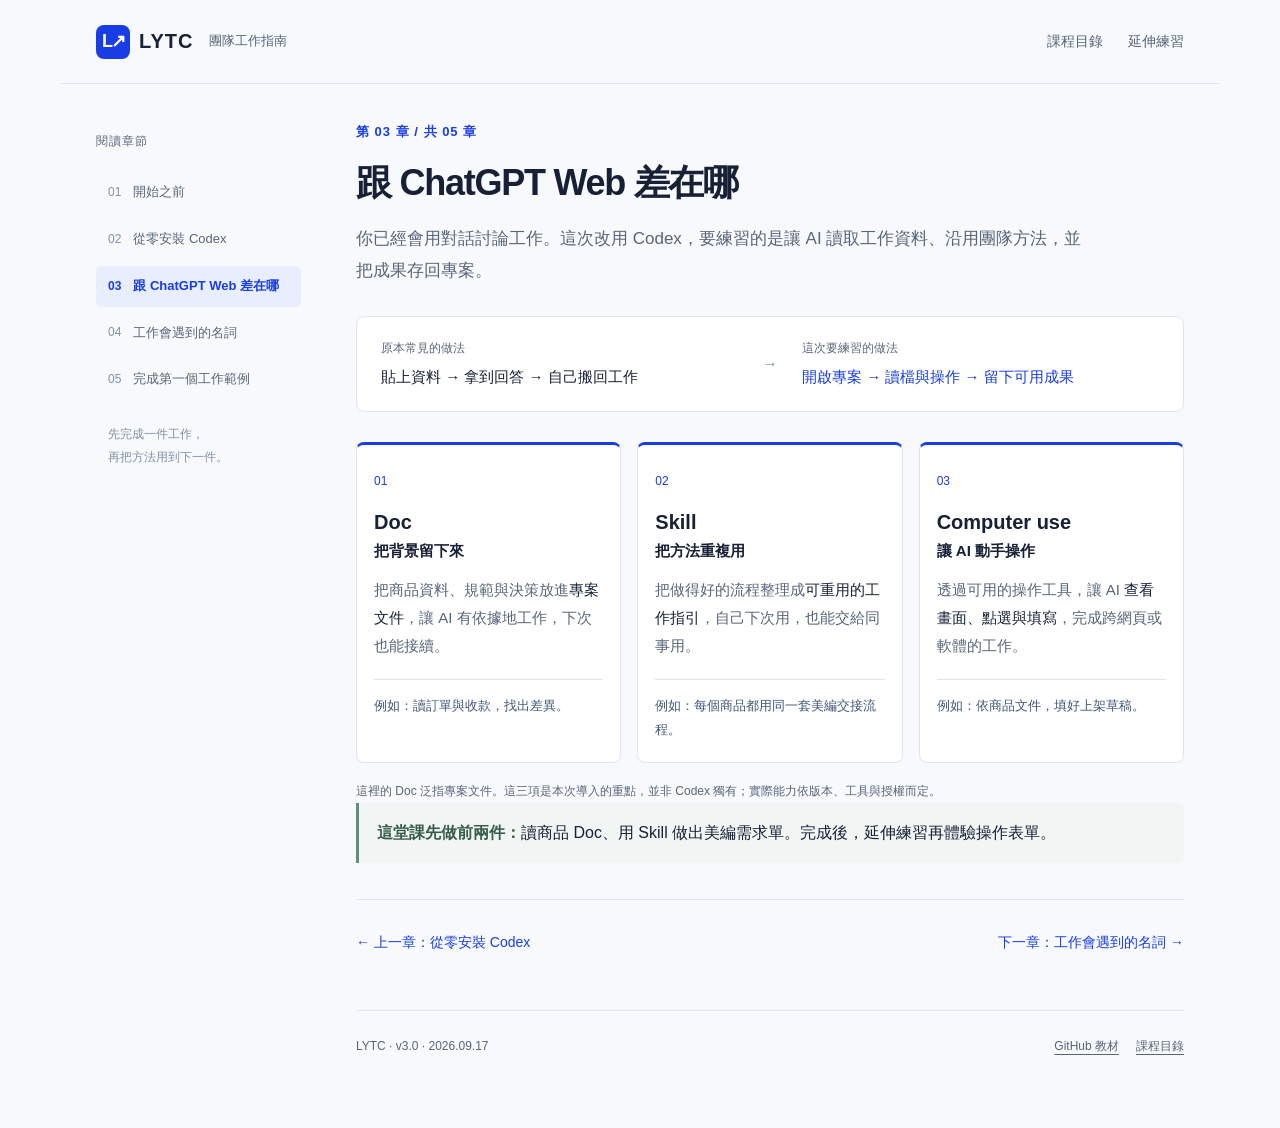
==== docs/differences.html @ b540ccfa "Organize onboarding into five chapters with installation and guided example" ====
<!doctype html>
<html lang="zh-Hant"><head><meta charset="utf-8"><meta name="viewport" content="width=device-width,initial-scale=1"><meta name="theme-color" content="#183de4"><title>跟 ChatGPT Web 差在哪｜LYTC Codex 團隊指南</title><meta name="description" content="從安裝 Codex 到第一份美編需求單，五個章節帶你開始用 AI 工作。附練習資料與共用 Skill。"><link rel="icon" href="favicon.svg" type="image/svg+xml"><link rel="stylesheet" href="styles.css"><script src="app.js" defer></script></head>
<body><a class="skip" href="#main">跳到主要內容</a><header class="site-header"><a class="brand" href="index.html"><span class="logo">L↗</span> LYTC <span class="brand-note">團隊工作指南</span></a><nav aria-label="網站導覽"><a href="index.html">課程目錄</a><a href="extras.html">延伸練習</a></nav></header>
<div class="course"><aside class="course-sidebar"><details class="chapter-menu" open><summary>閱讀章節 <span aria-hidden="true">⌄</span></summary><nav aria-label="課程章節"><a href="start.html"><span>01</span><span>開始之前</span></a><a href="install.html"><span>02</span><span>從零安裝 Codex</span></a><a href="differences.html" aria-current="page"><span>03</span><span>跟 ChatGPT Web 差在哪</span></a><a href="terms.html"><span>04</span><span>工作會遇到的名詞</span></a><a href="example.html"><span>05</span><span>完成第一個工作範例</span></a></nav></details><p>先完成一件工作，<br>再把方法用到下一件。</p></aside>
<main id="main" class="chapter-main"><div class="chapter-heading"><p class="eyebrow">第 03 章 / 共 05 章</p><h1>跟 ChatGPT Web 差在哪</h1></div><p class="lead">你已經會用對話討論工作。這次改用 Codex，要練習的是讓 AI 讀取工作資料、沿用團隊方法，並把成果存回專案。</p><div class="shift"><p><small>原本常見的做法</small>貼上資料 → 拿到回答 → 自己搬回工作</p><span aria-hidden="true">→</span><p><small>這次要練習的做法</small>開啟專案 → 讀檔與操作 → 留下可用成果</p></div>
<div class="pillars">
<article><span class="pillar-no">01</span><h2>Doc <span>把背景留下來</span></h2><p>把商品資料、規範與決策放進<strong>專案文件</strong>，讓 AI 有依據地工作，下次也能接續。</p><p class="example">例如：讀訂單與收款，找出差異。</p></article>
<article><span class="pillar-no">02</span><h2>Skill <span>把方法重複用</span></h2><p>把做得好的流程整理成<strong>可重用的工作指引</strong>，自己下次用，也能交給同事用。</p><p class="example">例如：每個商品都用同一套美編交接流程。</p></article>
<article><span class="pillar-no">03</span><h2>Computer use <span>讓 AI 動手操作</span></h2><p>透過可用的操作工具，讓 AI <strong>查看畫面、點選與填寫</strong>，完成跨網頁或軟體的工作。</p><p class="example">例如：依商品文件，填好上架草稿。</p></article>
</div>
<p class="fine">這裡的 Doc 泛指專案文件。這三項是本次導入的重點，並非 Codex 獨有；實際能力依版本、工具與授權而定。</p>
<p class="success"><strong>這堂課先做前兩件：</strong>讀商品 Doc、用 Skill 做出美編需求單。完成後，延伸練習再體驗操作表單。</p><nav class="chapter-pager" aria-label="章節翻頁"><a href="install.html">← 上一章：從零安裝 Codex</a><a href="terms.html">下一章：工作會遇到的名詞 →</a></nav>
<footer><span>LYTC · v3.0 · 2026.09.17</span><div><a href="https://github.com/LYTC-develop/codex-team-guide">GitHub 教材</a><a href="index.html">課程目錄</a></div></footer></main></div><div class="toast" role="status" aria-live="polite"></div></body></html>
---- docs/styles.css ----
@charset "UTF-8";
:root{--blue:#183de4;--ink:#172035;--muted:#596579;--line:#dfe5ee;--paper:#f7f9fc;--pale:#edf2ff;--font:-apple-system,BlinkMacSystemFont,"Segoe UI","PingFang TC","Microsoft JhengHei",sans-serif}*{box-sizing:border-box}html{scroll-behavior:smooth;scroll-padding-top:100px}body{margin:0;font:16px/1.85 var(--font);color:var(--ink);background:var(--paper);-webkit-font-smoothing:antialiased}a{color:var(--blue);text-underline-offset:4px}button,input,select,textarea{font:inherit}h1,h2,h3,p{margin:0}h1,h2,h3{line-height:1.5}p{overflow-wrap:anywhere}button,summary{cursor:pointer}a:focus-visible,button:focus-visible,summary:focus-visible,input:focus-visible,select:focus-visible,textarea:focus-visible{outline:3px solid var(--blue);outline-offset:4px}::selection{background:#dce4ff}code{font-size:.88em;background:#eaf0f8;border-radius:4px;padding:2px 5px;overflow-wrap:anywhere}.skip{position:fixed;top:-100px;left:15px;z-index:100;background:white;padding:10px}.skip:focus{top:10px}.site-header{max-width:1160px;margin:auto;padding:23px 36px;display:flex;align-items:center;justify-content:space-between;gap:20px;border-bottom:1px solid var(--line)}.brand{display:flex;align-items:center;gap:9px;text-decoration:none;color:var(--ink);font-size:20px;font-weight:750;letter-spacing:1px}.logo{display:inline-flex;background:var(--blue);color:white;width:34px;height:34px;align-items:center;justify-content:center;border-radius:8px;font-size:18px;letter-spacing:-2px}.brand-note{font-size:13px;font-weight:400;letter-spacing:0;color:var(--muted);margin-left:7px}nav{display:flex;gap:25px}nav a{text-decoration:none;color:var(--muted);font-size:14px}nav a:hover{color:var(--blue)}main{max-width:1088px;margin:auto;padding:0 36px}.intro{padding:57px 0 48px}.eyebrow{font-size:13px;color:var(--blue);font-weight:600;letter-spacing:1px;margin-bottom:13px}h1{font-size:clamp(2rem,4vw,3.2rem);line-height:1.45;font-weight:750;letter-spacing:-.045em}h1>span{color:var(--blue)}.lead{font-size:17px;color:var(--muted);margin-top:20px;max-width:740px}.shift{display:flex;align-items:center;gap:24px;margin:30px 0;padding:20px 24px;background:white;border:1px solid var(--line);border-radius:8px}.shift>p{flex:1;font-size:15px}.shift>span{color:#8194bf}.shift small{display:block;color:var(--muted);font-size:12px;margin-bottom:4px}.shift>p:last-child{color:var(--blue);font-weight:550}.pillars{display:grid;grid-template-columns:repeat(3,minmax(0,1fr));gap:16px}.pillars article{padding:25px 24px;background:#fff;border:1px solid var(--line);border-top:3px solid var(--blue);border-radius:8px}.pillar-no{color:var(--blue);font-size:12px;font-variant-numeric:tabular-nums}.pillars h2{font-size:22px;margin:12px 0 14px;line-height:1.5}.pillars h2>span{display:block;font-size:16px;font-weight:600;margin-top:3px}.pillars p{font-size:16px;color:var(--muted);line-height:1.85}.pillars strong{font-weight:550;color:var(--ink)}.pillars .example{margin-top:20px;border-top:1px solid var(--line);padding-top:14px;font-size:14px;color:#425777}.fine{font-size:12px;color:var(--muted);margin-top:18px;line-height:1.8}.button{display:inline-flex;align-items:center;justify-content:center;gap:20px;padding:11px 20px;border:1px solid #bbc9ef;border-radius:6px;text-decoration:none;color:var(--blue);background:white;font-size:14px;font-weight:600;cursor:pointer;min-height:44px;white-space:nowrap}.button:hover{background:var(--pale)}.button.primary{background:var(--blue);border-color:var(--blue);color:white;margin-top:24px}.button.primary:hover{background:#112cad}.button.small{padding:8px 16px}.section{padding:48px 0;border-top:1px solid var(--line)}.section-title{display:flex;justify-content:space-between;align-items:flex-end;gap:20px;margin-bottom:25px}.section-title h2{font-size:28px;letter-spacing:-.025em}.section-side{font-size:13px;color:var(--muted)}.starter{padding:24px;background:var(--pale);border-radius:8px;display:flex;gap:26px;align-items:center;margin-bottom:24px}.starter>div{flex:1}.starter strong{font-size:17px}.starter p{font-size:14px;color:#485c83;margin-top:6px}.exercise{border:1px solid var(--line);background:white;border-radius:9px;margin-top:14px;overflow:hidden;scroll-margin-top:20px}summary{list-style:none}summary::-webkit-details-marker{display:none}.exercise>summary{display:flex;align-items:center;gap:20px;padding:24px}.exercise-icon{display:flex;width:43px;height:43px;align-items:center;justify-content:center;background:var(--pale);border:1px solid #dce4fc;border-radius:9px;color:var(--blue);font-size:14px;flex-shrink:0}.exercise>summary>span:nth-child(2){flex:1;min-width:0}.tag{font-size:12px;color:var(--blue);display:block;margin-bottom:3px}.exercise summary strong{display:block;font-size:19px;line-height:1.5;font-weight:600}.summary-note{display:block;font-size:14px;color:var(--muted);margin-top:6px}.expand{font-size:25px;color:var(--muted);font-weight:300}details[open]>.expand{transform:rotate(45deg)}.exercise[open]>summary .expand{transform:rotate(45deg)}.exercise[open]>summary{border-bottom:1px solid var(--line)}.exercise-body{padding:25px 28px}.task-overview{display:grid;grid-template-columns:1fr 1fr;gap:20px;margin-bottom:22px}.task-overview p{font-size:16px}.task-overview small{display:block;font-size:12px;color:var(--muted);margin-bottom:4px}.prompt{border:1px solid #cbd7f8;border-radius:7px;overflow:hidden;margin:20px 0}.prompt>div{display:flex;align-items:center;justify-content:space-between;gap:10px;background:#f2f5ff;padding:11px 17px;font-size:13px}.prompt>div strong{font-weight:500;color:#485c83}.prompt button{display:none;border:1px solid #bfcdf3;border-radius:5px;padding:5px 12px;background:white;color:var(--blue);font-size:13px;min-height:36px}.js .prompt button{display:block}.prompt button:hover{background:var(--blue);color:white}.prompt>p{padding:18px;font-size:16px;line-height:1.95;color:#34445e}.success{padding:15px 18px;background:#f1f6f4;border-left:3px solid #618f7b;font-size:16px;border-radius:0 5px 5px 0}.success strong{color:#365d4c}.next-task,.setup-note{margin:17px 0;font-size:16px}.setup-note{color:var(--muted)}.answer{margin-top:17px}.answer>summary{font-size:14px;color:var(--blue);text-decoration:underline;text-underline-offset:4px}.answer>p{font-size:15px;background:var(--paper);padding:17px;margin-top:12px;border-radius:6px}.use-at-work{font-size:16px;color:var(--muted);margin-top:21px}.term-link{display:inline-block;margin-top:12px;font-size:14px}.glossary>details{border-top:1px solid var(--line);scroll-margin-top:24px}.glossary>details>summary{display:flex;align-items:center;gap:22px;padding:20px 0}.glossary summary strong{min-width:195px;font-size:17px;font-weight:600}.glossary summary span{font-size:14px;color:var(--muted);flex:1}.glossary summary b{font-weight:400;font-size:20px;color:var(--muted)}.glossary details[open]>summary b{transform:rotate(45deg)}.glossary details>div{padding:0 0 22px;max-width:760px;font-size:16px;color:var(--muted)}.glossary details p+p{margin-top:10px}.finish{border-top:1px solid var(--line);padding:30px 0 0;margin-top:10px}.finish>strong{font-size:20px}.finish p{color:var(--muted);margin:7px 0 12px}.finish a{font-size:14px}footer{display:flex;justify-content:space-between;gap:20px;border-top:1px solid var(--line);padding:24px 0 35px;font-size:12px;color:var(--muted)}footer>div{display:flex;gap:17px;flex-wrap:wrap}footer a{color:var(--muted)}.toast{position:fixed;left:50%;bottom:25px;transform:translateX(-50%);background:var(--ink);color:white;border-radius:7px;max-width:calc(100vw - 30px);padding:10px 20px;font-size:14px;opacity:0;pointer-events:none;z-index:50;text-align:center}.toast.visible{opacity:1}
/* The practice page uses the same reading scale and colors. */
.lab{max-width:1040px}.lab-intro{padding:40px 0 25px}.lab-intro h1{font-size:32px}.lab-intro p{font-size:16px;color:var(--muted);margin-top:12px}.lab-grid{display:grid;grid-template-columns:1fr 1fr;gap:25px;padding-bottom:40px}.lab-panel{background:white;padding:26px;border:1px solid var(--line);border-radius:9px}.lab-panel h2{font-size:21px;margin-bottom:18px}.lab-panel label{display:block;font-size:14px;font-weight:600;margin-top:16px}.lab-panel input,.lab-panel select,.lab-panel textarea{display:block;width:100%;padding:10px 12px;border:1px solid #bcc7d8;border-radius:5px;background:white;color:var(--ink);font-size:16px;line-height:1.5;margin-top:6px}.lab-panel textarea{resize:vertical;min-height:110px}.lab-panel .button.primary{margin-top:23px}.preview-empty{color:var(--muted);font-size:16px;padding:15px 0}.preview-row{border-bottom:1px solid var(--line);padding:13px 0}.preview-row small{display:block;font-size:12px;color:var(--muted)}.preview-row p{font-size:16px;white-space:pre-wrap}.lab-notice{font-size:13px;color:var(--muted);margin-top:18px}.lab-status{font-size:14px;color:#365d4c;margin:14px 0;min-height:26px}[hidden]{display:none!important}
@media(max-width:900px){.brand-note{display:none}.section-side{display:none}.pillars{gap:12px}.pillars article{padding:20px 18px}.pillars h2{font-size:20px}.shift{gap:15px;padding:17px}.shift>p{font-size:14px}.starter{gap:20px}.glossary summary strong{min-width:170px}}
@media(max-width:680px){html{scroll-padding-top:24px}.site-header{padding:18px 20px;gap:10px}.brand{font-size:18px;gap:7px}.logo{width:30px;height:30px;font-size:17px}nav{gap:13px}nav a{font-size:12px}main{padding:0 20px}.intro{padding:33px 0}.eyebrow{font-size:12px}h1{font-size:32px}.lead{font-size:16px;margin-top:17px}.shift{flex-direction:column;align-items:flex-start;gap:12px;margin:23px 0;padding:17px 19px}.shift>span{display:none}.shift>p+span+p{padding-top:10px;border-top:1px solid var(--line);width:100%}.pillars{grid-template-columns:1fr;gap:12px}.pillars article{padding:20px 21px;display:grid;grid-template-columns:26px 1fr;gap:0 10px}.pillar-no{padding-top:5px}.pillars h2{margin:0 0 11px;font-size:21px}.pillars h2>span{display:inline;font-size:15px;margin-left:11px}.pillars p{grid-column:2;font-size:16px}.pillars .example{grid-column:2;font-size:14px;margin-top:12px;padding-top:11px}.fine{font-size:12px}.section{padding:34px 0}.section-title h2{font-size:25px}.section-title{margin-bottom:20px}.starter{padding:20px;display:block}.starter strong{font-size:16px}.starter .button{margin-top:17px}.exercise>summary{padding:19px 17px;gap:13px}.exercise-icon{width:32px;height:32px;font-size:12px;border-radius:6px}.exercise summary strong{font-size:17px}.summary-note{font-size:13px}.exercise-body{padding:20px 18px}.task-overview{grid-template-columns:1fr;gap:12px}.task-overview p{font-size:15px}.prompt>div{padding:10px 12px;font-size:12px}.prompt>p{padding:16px;font-size:16px}.prompt button{font-size:12px;padding:5px 10px}.success{font-size:15px;padding:14px}.next-task,.use-at-work,.setup-note{font-size:15px}.term-link{font-size:13px}.glossary>details>summary{display:grid;grid-template-columns:1fr 20px;gap:4px 10px;padding:18px 0}.glossary summary strong{min-width:0;font-size:17px}.glossary summary span{grid-column:1;font-size:13px}.glossary summary b{grid-column:2;grid-row:1/3}.glossary details>div{font-size:16px}.finish>strong{font-size:18px}.finish p{font-size:15px}footer{display:block}footer>div{margin-top:12px;gap:14px}.lab-grid{grid-template-columns:1fr}.lab-intro h1{font-size:27px}.lab-panel{padding:22px}}
@media(prefers-reduced-motion:reduce){html{scroll-behavior:auto}}
@media print{body{background:white}.site-header nav,.button,.prompt button,.toast{display:none!important}main{max-width:none;padding:0}.intro,.section{padding:20px 0}h1{font-size:27pt}.pillars{display:block}.pillars article{margin-bottom:10px;break-inside:avoid}.exercise{break-inside:avoid}.exercise-body{display:block!important}footer{font-size:10pt}.lab-grid{display:block}}
/* Five short chapters share a persistent reading navigation. */
.course{max-width:1160px;margin:auto;padding:36px;display:grid;grid-template-columns:205px minmax(0,1fr);gap:55px;align-items:start}.course-sidebar{position:sticky;top:28px;padding-top:10px}.chapter-menu>summary{font-size:12px;color:var(--muted);letter-spacing:1px;margin-bottom:20px}.chapter-menu>summary span{display:none}.chapter-menu nav{display:flex;flex-direction:column;gap:6px}.chapter-menu nav a{display:flex;gap:12px;align-items:center;padding:10px 12px;border-radius:6px;line-height:1.6;font-size:13px;color:var(--muted)}.chapter-menu nav a>span:first-child{font-size:12px;color:#8290aa;font-variant-numeric:tabular-nums}.chapter-menu nav a[aria-current=page]{background:#e9eeff;color:var(--blue);font-weight:650}.chapter-menu nav a[aria-current=page]>span:first-child{color:var(--blue)}.chapter-menu nav a:hover{background:#edf1f8}.course-sidebar>p{padding:23px 12px;font-size:12px;line-height:1.9;color:#8090a7}.chapter-main{width:100%;min-width:0;padding:0;margin:0;max-width:none}.chapter-heading{padding:0}.chapter-heading h1{font-size:36px;letter-spacing:-.035em}.chapter-main>.lead{margin-top:14px}.chapter-main .pillars h2{font-size:20px}.chapter-main .pillars article{padding:20px 17px}.chapter-main .pillars p{font-size:15px}.chapter-main .pillars .example{font-size:13px}.chapter-main .pillars h2>span{font-size:15px}.chapter-cards{display:grid;gap:12px;margin:34px 0 20px}.chapter-card{display:flex;align-items:center;gap:23px;padding:20px 24px;border:1px solid var(--line);border-radius:9px;background:white;text-decoration:none;transition:background .15s}.chapter-card:hover{background:var(--pale);border-color:#b4c4f5}.chapter-number{font-size:24px;font-weight:300;color:#92a3d4;font-variant-numeric:tabular-nums}.chapter-card>span:nth-child(2){flex:1}.chapter-card strong{display:block;color:var(--ink);font-size:18px;font-weight:600}.chapter-card small{display:block;color:var(--muted);font-size:14px;margin-top:4px}.chapter-card>span:last-child{font-size:21px}.quiet-link{color:var(--muted);font-size:14px;margin:22px 0 30px}.lesson-block{margin:30px 0}.lesson-block h2{font-size:22px;margin-bottom:14px}.lesson-block>p{color:var(--muted)}.outcome{display:flex;align-items:center;justify-content:space-between;gap:12px;background:var(--pale);padding:22px 20px;border-radius:8px;margin-bottom:17px;font-size:15px}.outcome b{font-weight:400;color:#8499cc}.outcome strong{color:var(--blue);font-weight:600}.clean-list{list-style:none;margin:0;padding:0}.clean-list li{padding:17px 0;border-bottom:1px solid var(--line)}.clean-list strong,.clean-list span{display:block}.clean-list strong{font-size:16px;font-weight:600}.clean-list span{color:var(--muted);font-size:15px;margin-top:3px}.steps{list-style:none;counter-reset:step;margin:30px 0;padding:0}.steps>li{counter-increment:step;position:relative;padding:0 0 30px 48px;margin-bottom:26px;border-bottom:1px solid var(--line)}.steps>li:before{content:counter(step,decimal-leading-zero);position:absolute;left:0;top:1px;color:var(--blue);background:var(--pale);border-radius:8px;width:32px;height:32px;text-align:center;line-height:32px;font-size:13px}.steps h2{font-size:22px;margin-bottom:12px}.steps>li>p{color:var(--muted);font-size:16px}.steps>li>.button{margin:14px 0}.steps>li>.fine{font-size:12px;margin-top:12px}.steps>li>.success{color:var(--ink);font-size:15px}.help-box{padding:15px 18px;background:white;border:1px solid var(--line);border-radius:8px;margin-top:20px}.help-box summary{color:var(--blue);font-size:14px}.help-box summary:after{content:' ＋';float:right}.help-box[open] summary:after{content:' −'}.help-box p{font-size:15px;color:var(--muted);margin-top:12px}.chapter-pager{display:flex;justify-content:space-between;align-items:center;gap:20px;border-top:1px solid var(--line);margin-top:36px;padding:25px 0}.chapter-pager a{font-size:14px;color:var(--blue);padding:5px 0}.chapter-main footer{margin-top:24px}.chapter-main .glossary summary strong{min-width:155px;font-size:16px}.home .course{display:block;max-width:880px}.home .course-sidebar{display:none}.home .chapter-heading h1{max-width:660px;font-size:42px}.home .chapter-main footer{margin-top:38px}
@media(max-width:960px){.course{grid-template-columns:175px minmax(0,1fr);gap:30px;padding:30px 24px}.chapter-heading h1{font-size:32px}.chapter-main .pillars{grid-template-columns:1fr}.chapter-main .pillars article{padding:20px}.chapter-main .pillars h2>span{display:inline;margin-left:14px}.chapter-main .pillars .example{margin-top:12px;padding-top:10px}.chapter-main .glossary>details>summary{display:grid;grid-template-columns:1fr 20px;gap:4px 10px}.chapter-main .glossary summary strong{min-width:0}.chapter-main .glossary summary span{grid-column:1}.chapter-main .glossary summary b{grid-column:2;grid-row:1/3}}
@media(max-width:680px){.course{display:block;padding:18px 20px}.course-sidebar{position:static;padding:0;margin-bottom:27px}.course-sidebar>p{display:none}.chapter-menu{border-bottom:1px solid var(--line);padding-bottom:13px}.chapter-menu>summary{margin:0;font-size:13px}.chapter-menu>summary span{display:inline;float:right}.chapter-menu nav{padding-top:10px}.chapter-menu nav a{font-size:14px;min-height:44px}.chapter-heading h1,.home .chapter-heading h1{font-size:29px;line-height:1.5}.home .course{padding-top:30px}.chapter-card{padding:18px 16px;gap:16px}.chapter-card strong{font-size:16px}.chapter-card small{font-size:13px}.chapter-number{font-size:21px}.chapter-cards{margin-top:28px}.outcome{flex-direction:column;align-items:flex-start;gap:7px;font-size:15px}.outcome b{transform:rotate(90deg);margin-left:5px}.lesson-block h2,.steps h2{font-size:20px}.steps>li{padding-left:0;padding-top:43px}.steps>li:before{top:0}.chapter-pager{flex-direction:column;align-items:stretch;gap:12px;padding:20px 0}.chapter-pager a{font-size:14px}.chapter-pager a:last-child{text-align:right}.chapter-main .pillars h2>span{margin-left:8px}.chapter-main .task-overview{gap:15px}.chapter-main .glossary summary span{font-size:13px}.chapter-main .prompt>p{font-size:15px}}
@media print{.course{display:block;padding:0}.course-sidebar,.chapter-pager{display:none}.chapter-heading h1{font-size:26pt}.steps>li{break-inside:avoid}}
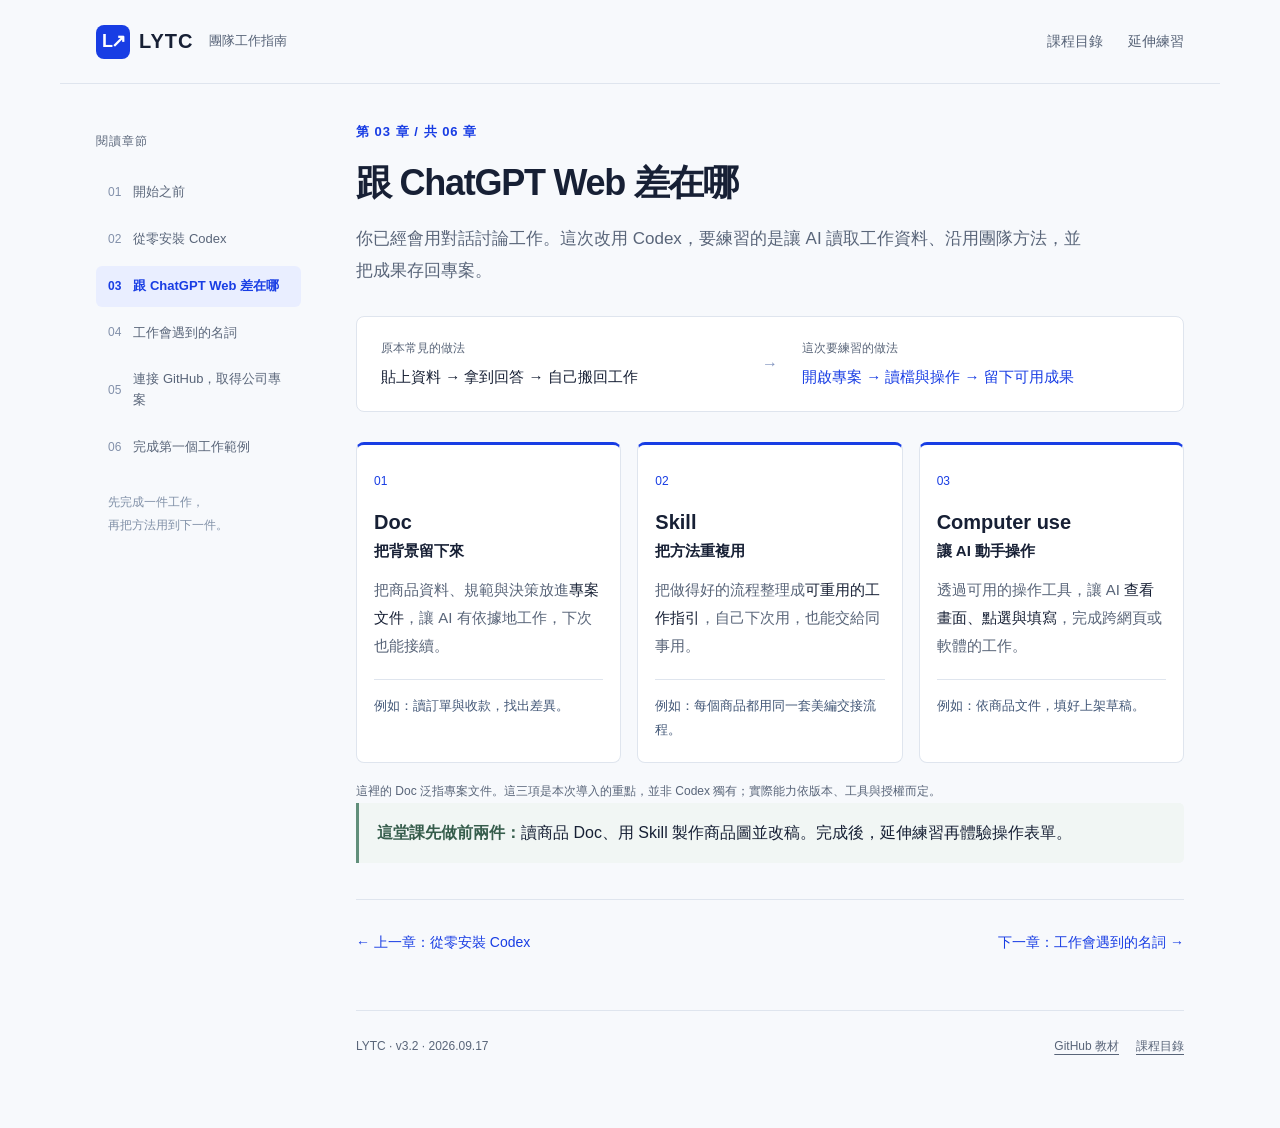
==== commit e6246d5a: "Add guided setup, GitHub onboarding and company design project walkthrough" ====
--- a/docs/differences.html
+++ b/docs/differences.html
@@ -1,13 +1,13 @@
 <!doctype html>
-<html lang="zh-Hant"><head><meta charset="utf-8"><meta name="viewport" content="width=device-width,initial-scale=1"><meta name="theme-color" content="#183de4"><title>跟 ChatGPT Web 差在哪｜LYTC Codex 團隊指南</title><meta name="description" content="從安裝 Codex 到第一份美編需求單，五個章節帶你開始用 AI 工作。附練習資料與共用 Skill。"><link rel="icon" href="favicon.svg" type="image/svg+xml"><link rel="stylesheet" href="styles.css"><script src="app.js" defer></script></head>
+<html lang="zh-Hant"><head><meta charset="utf-8"><meta name="viewport" content="width=device-width,initial-scale=1"><meta name="theme-color" content="#183de4"><title>跟 ChatGPT Web 差在哪｜LYTC Codex 團隊指南</title><meta name="description" content="從安裝 Codex、連接 GitHub 到第一張商品圖，六個章節帶你開始用 AI 工作。附練習資料與共用 Skill。"><link rel="icon" href="favicon.svg" type="image/svg+xml"><link rel="stylesheet" href="styles.css?v=3.2"><script src="app.js?v=3.2" defer></script></head>
 <body><a class="skip" href="#main">跳到主要內容</a><header class="site-header"><a class="brand" href="index.html"><span class="logo">L↗</span> LYTC <span class="brand-note">團隊工作指南</span></a><nav aria-label="網站導覽"><a href="index.html">課程目錄</a><a href="extras.html">延伸練習</a></nav></header>
-<div class="course"><aside class="course-sidebar"><details class="chapter-menu" open><summary>閱讀章節 <span aria-hidden="true">⌄</span></summary><nav aria-label="課程章節"><a href="start.html"><span>01</span><span>開始之前</span></a><a href="install.html"><span>02</span><span>從零安裝 Codex</span></a><a href="differences.html" aria-current="page"><span>03</span><span>跟 ChatGPT Web 差在哪</span></a><a href="terms.html"><span>04</span><span>工作會遇到的名詞</span></a><a href="example.html"><span>05</span><span>完成第一個工作範例</span></a></nav></details><p>先完成一件工作，<br>再把方法用到下一件。</p></aside>
-<main id="main" class="chapter-main"><div class="chapter-heading"><p class="eyebrow">第 03 章 / 共 05 章</p><h1>跟 ChatGPT Web 差在哪</h1></div><p class="lead">你已經會用對話討論工作。這次改用 Codex，要練習的是讓 AI 讀取工作資料、沿用團隊方法，並把成果存回專案。</p><div class="shift"><p><small>原本常見的做法</small>貼上資料 → 拿到回答 → 自己搬回工作</p><span aria-hidden="true">→</span><p><small>這次要練習的做法</small>開啟專案 → 讀檔與操作 → 留下可用成果</p></div>
+<div class="course"><aside class="course-sidebar"><details class="chapter-menu" open><summary>閱讀章節 <span aria-hidden="true">⌄</span></summary><nav aria-label="課程章節"><a href="start.html"><span>01</span><span>開始之前</span></a><a href="install.html"><span>02</span><span>從零安裝 Codex</span></a><a href="differences.html" aria-current="page"><span>03</span><span>跟 ChatGPT Web 差在哪</span></a><a href="terms.html"><span>04</span><span>工作會遇到的名詞</span></a><a href="github.html"><span>05</span><span>連接 GitHub，取得公司專案</span></a><a href="example.html"><span>06</span><span>完成第一個工作範例</span></a></nav></details><p>先完成一件工作，<br>再把方法用到下一件。</p></aside>
+<main id="main" class="chapter-main"><div class="chapter-heading"><p class="eyebrow">第 03 章 / 共 06 章</p><h1>跟 ChatGPT Web 差在哪</h1></div><p class="lead">你已經會用對話討論工作。這次改用 Codex，要練習的是讓 AI 讀取工作資料、沿用團隊方法，並把成果存回專案。</p><div class="shift"><p><small>原本常見的做法</small>貼上資料 → 拿到回答 → 自己搬回工作</p><span aria-hidden="true">→</span><p><small>這次要練習的做法</small>開啟專案 → 讀檔與操作 → 留下可用成果</p></div>
 <div class="pillars">
 <article><span class="pillar-no">01</span><h2>Doc <span>把背景留下來</span></h2><p>把商品資料、規範與決策放進<strong>專案文件</strong>，讓 AI 有依據地工作，下次也能接續。</p><p class="example">例如：讀訂單與收款，找出差異。</p></article>
 <article><span class="pillar-no">02</span><h2>Skill <span>把方法重複用</span></h2><p>把做得好的流程整理成<strong>可重用的工作指引</strong>，自己下次用，也能交給同事用。</p><p class="example">例如：每個商品都用同一套美編交接流程。</p></article>
 <article><span class="pillar-no">03</span><h2>Computer use <span>讓 AI 動手操作</span></h2><p>透過可用的操作工具，讓 AI <strong>查看畫面、點選與填寫</strong>，完成跨網頁或軟體的工作。</p><p class="example">例如：依商品文件，填好上架草稿。</p></article>
 </div>
 <p class="fine">這裡的 Doc 泛指專案文件。這三項是本次導入的重點，並非 Codex 獨有；實際能力依版本、工具與授權而定。</p>
-<p class="success"><strong>這堂課先做前兩件：</strong>讀商品 Doc、用 Skill 做出美編需求單。完成後，延伸練習再體驗操作表單。</p><nav class="chapter-pager" aria-label="章節翻頁"><a href="install.html">← 上一章：從零安裝 Codex</a><a href="terms.html">下一章：工作會遇到的名詞 →</a></nav>
-<footer><span>LYTC · v3.0 · 2026.09.17</span><div><a href="https://github.com/LYTC-develop/codex-team-guide">GitHub 教材</a><a href="index.html">課程目錄</a></div></footer></main></div><div class="toast" role="status" aria-live="polite"></div></body></html>+<p class="success"><strong>這堂課先做前兩件：</strong>讀商品 Doc、用 Skill 製作商品圖並改稿。完成後，延伸練習再體驗操作表單。</p><nav class="chapter-pager" aria-label="章節翻頁"><a href="install.html">← 上一章：從零安裝 Codex</a><a href="terms.html">下一章：工作會遇到的名詞 →</a></nav>
+<footer><span>LYTC · v3.2 · 2026.09.17</span><div><a href="https://github.com/LYTC-develop/codex-team-guide">GitHub 教材</a><a href="index.html">課程目錄</a></div></footer></main></div><div class="toast" role="status" aria-live="polite"></div></body></html>
--- a/docs/styles.css
+++ b/docs/styles.css
@@ -11,3 +11,5 @@
 @media(max-width:960px){.course{grid-template-columns:175px minmax(0,1fr);gap:30px;padding:30px 24px}.chapter-heading h1{font-size:32px}.chapter-main .pillars{grid-template-columns:1fr}.chapter-main .pillars article{padding:20px}.chapter-main .pillars h2>span{display:inline;margin-left:14px}.chapter-main .pillars .example{margin-top:12px;padding-top:10px}.chapter-main .glossary>details>summary{display:grid;grid-template-columns:1fr 20px;gap:4px 10px}.chapter-main .glossary summary strong{min-width:0}.chapter-main .glossary summary span{grid-column:1}.chapter-main .glossary summary b{grid-column:2;grid-row:1/3}}
 @media(max-width:680px){.course{display:block;padding:18px 20px}.course-sidebar{position:static;padding:0;margin-bottom:27px}.course-sidebar>p{display:none}.chapter-menu{border-bottom:1px solid var(--line);padding-bottom:13px}.chapter-menu>summary{margin:0;font-size:13px}.chapter-menu>summary span{display:inline;float:right}.chapter-menu nav{padding-top:10px}.chapter-menu nav a{font-size:14px;min-height:44px}.chapter-heading h1,.home .chapter-heading h1{font-size:29px;line-height:1.5}.home .course{padding-top:30px}.chapter-card{padding:18px 16px;gap:16px}.chapter-card strong{font-size:16px}.chapter-card small{font-size:13px}.chapter-number{font-size:21px}.chapter-cards{margin-top:28px}.outcome{flex-direction:column;align-items:flex-start;gap:7px;font-size:15px}.outcome b{transform:rotate(90deg);margin-left:5px}.lesson-block h2,.steps h2{font-size:20px}.steps>li{padding-left:0;padding-top:43px}.steps>li:before{top:0}.chapter-pager{flex-direction:column;align-items:stretch;gap:12px;padding:20px 0}.chapter-pager a{font-size:14px}.chapter-pager a:last-child{text-align:right}.chapter-main .pillars h2>span{margin-left:8px}.chapter-main .task-overview{gap:15px}.chapter-main .glossary summary span{font-size:13px}.chapter-main .prompt>p{font-size:15px}}
 @media print{.course{display:block;padding:0}.course-sidebar,.chapter-pager{display:none}.chapter-heading h1{font-size:26pt}.steps>li{break-inside:avoid}}
+/* Follow-along setup and the portable coaching conversation. */
+kbd{display:inline-block;background:#fff;border:1px solid #ccd5e4;border-bottom-width:2px;border-radius:5px;padding:1px 7px;font:12px/1.8 var(--font);color:var(--ink)}.key-pair{display:grid;grid-template-columns:1fr 1fr;gap:12px;margin:17px 0}.key-pair>p{background:var(--pale);padding:14px;border-radius:7px;font-size:12px}.key-pair strong{display:block;margin-bottom:7px;font-size:14px}.steps>li>p.checkpoint{padding:13px 16px;margin-top:16px;background:#edf5f0;border-left:3px solid #628e78;color:#365d4c;font-size:14px;border-radius:0 5px 5px 0}.walkthrough-route{display:flex;flex-wrap:wrap;gap:7px;margin:25px 0}.walkthrough-route span{font-size:12px;background:var(--pale);color:var(--blue);padding:5px 11px;border-radius:20px}.walkthrough-route span+span:before{content:'→';margin-right:9px;color:#8796bd}.folder-map{font-family:ui-monospace,SFMono-Regular,Consolas,monospace;font-size:13px;line-height:2.1;background:#edf1f7;border-radius:8px;padding:18px;margin:17px 0;overflow-wrap:anywhere}.setup-choices{border:1px solid var(--line);border-radius:8px;margin:18px 0;background:white;padding:0 17px}.setup-choices>p{display:grid;grid-template-columns:85px 1fr;gap:15px;padding:14px 0;font-size:14px}.setup-choices>p+p{border-top:1px solid var(--line)}.setup-choices span{color:var(--muted)}.setup-choices b{font-weight:550;color:var(--ink)}.coach-prompt>div{flex-wrap:wrap}.coach-prompt>details>summary{padding:14px 17px;font-size:13px;color:var(--muted)}.coach-prompt>details>summary:after{content:' ＋'}.coach-prompt>details[open]>summary:after{content:' −'}.coach-prompt>details>p{white-space:pre-wrap;font-size:14px;padding:0 18px 20px;line-height:1.95}.dialogue-demo{margin:20px 0;border:1px solid var(--line);border-radius:9px;background:white;padding:20px}.demo-label{font-size:12px;color:var(--muted);margin-bottom:18px}.dialogue-demo>div{padding:12px 15px;margin:10px 30px 10px 0;background:#f4f6fa;border-radius:8px;font-size:14px}.dialogue-demo b{font-weight:600;font-size:12px;color:#66758c}.dialogue-demo>div.your-turn{margin:10px 0 10px 30px;background:var(--pale)}.dialogue-demo .your-turn b{color:var(--blue)}.dialogue-demo p{margin-top:4px}@media(max-width:680px){.key-pair{grid-template-columns:1fr}.setup-choices>p{grid-template-columns:1fr;gap:4px}.folder-map{font-size:12px;padding:13px}.coach-prompt>div{gap:10px}.coach-prompt button{width:100%;min-height:44px}.dialogue-demo{padding:15px}.dialogue-demo>div{margin-right:15px}.dialogue-demo>div.your-turn{margin-left:15px}}
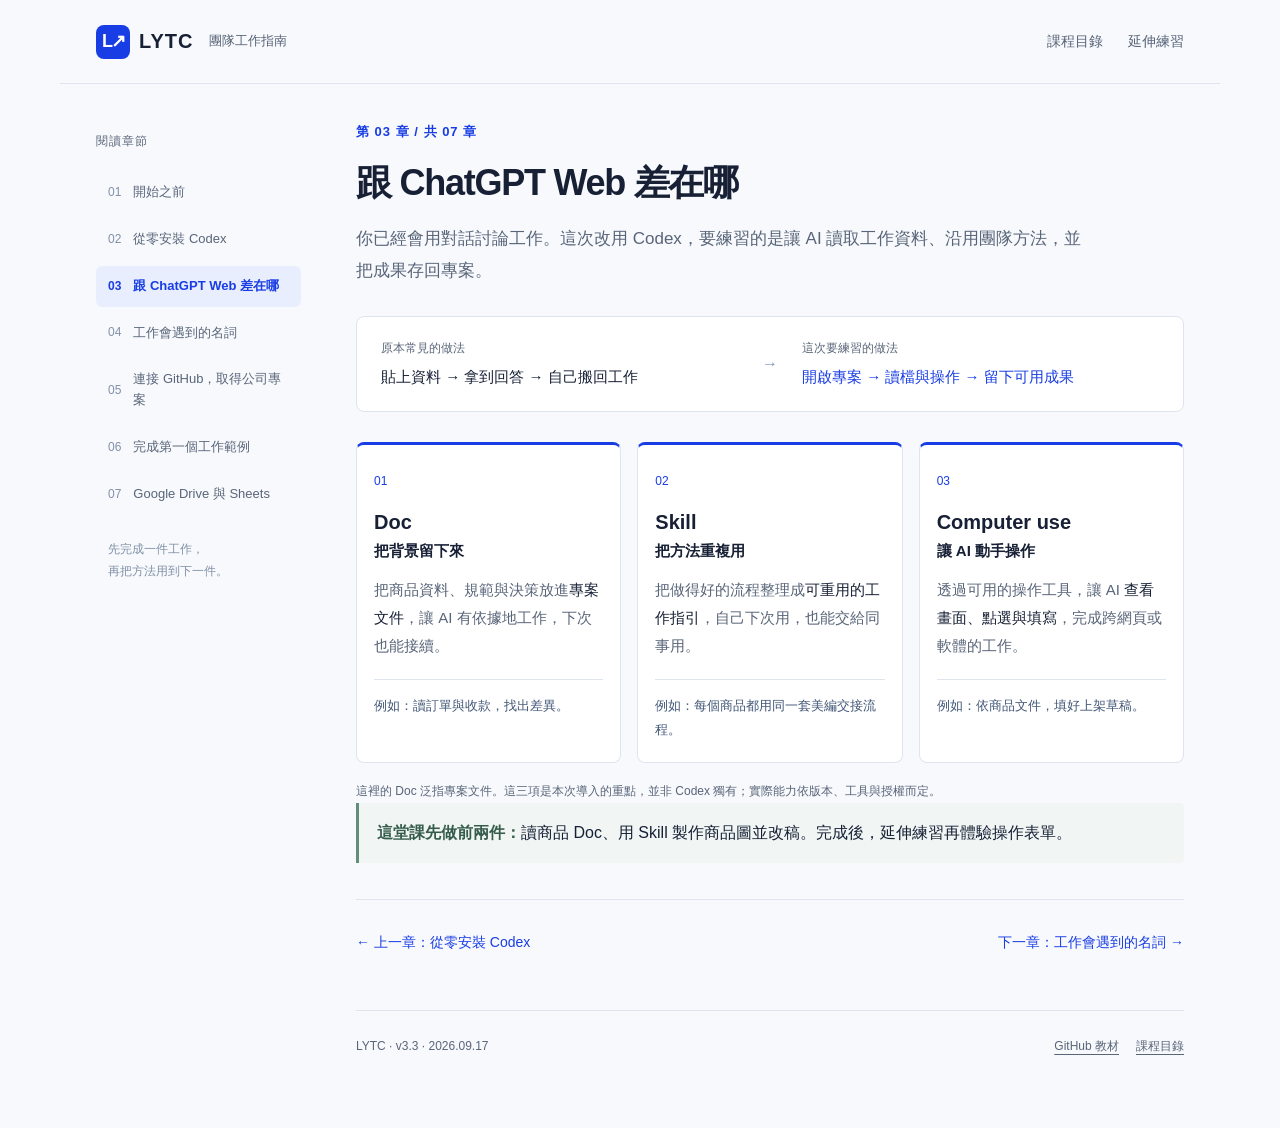
==== commit f6c4bd8b: "Add Google Drive and Sheets follow-along exercise" ====
--- a/docs/differences.html
+++ b/docs/differences.html
@@ -1,8 +1,8 @@
 <!doctype html>
-<html lang="zh-Hant"><head><meta charset="utf-8"><meta name="viewport" content="width=device-width,initial-scale=1"><meta name="theme-color" content="#183de4"><title>跟 ChatGPT Web 差在哪｜LYTC Codex 團隊指南</title><meta name="description" content="從安裝 Codex、連接 GitHub 到第一張商品圖，六個章節帶你開始用 AI 工作。附練習資料與共用 Skill。"><link rel="icon" href="favicon.svg" type="image/svg+xml"><link rel="stylesheet" href="styles.css?v=3.2"><script src="app.js?v=3.2" defer></script></head>
+<html lang="zh-Hant"><head><meta charset="utf-8"><meta name="viewport" content="width=device-width,initial-scale=1"><meta name="theme-color" content="#183de4"><title>跟 ChatGPT Web 差在哪｜LYTC Codex 團隊指南</title><meta name="description" content="從安裝 Codex、連接 GitHub 到商品製圖、上傳 Google Drive 與修改 Sheets，七個章節帶你開始工作。"><link rel="icon" href="favicon.svg" type="image/svg+xml"><link rel="stylesheet" href="styles.css?v=3.3"><script src="app.js?v=3.3" defer></script></head>
 <body><a class="skip" href="#main">跳到主要內容</a><header class="site-header"><a class="brand" href="index.html"><span class="logo">L↗</span> LYTC <span class="brand-note">團隊工作指南</span></a><nav aria-label="網站導覽"><a href="index.html">課程目錄</a><a href="extras.html">延伸練習</a></nav></header>
-<div class="course"><aside class="course-sidebar"><details class="chapter-menu" open><summary>閱讀章節 <span aria-hidden="true">⌄</span></summary><nav aria-label="課程章節"><a href="start.html"><span>01</span><span>開始之前</span></a><a href="install.html"><span>02</span><span>從零安裝 Codex</span></a><a href="differences.html" aria-current="page"><span>03</span><span>跟 ChatGPT Web 差在哪</span></a><a href="terms.html"><span>04</span><span>工作會遇到的名詞</span></a><a href="github.html"><span>05</span><span>連接 GitHub，取得公司專案</span></a><a href="example.html"><span>06</span><span>完成第一個工作範例</span></a></nav></details><p>先完成一件工作，<br>再把方法用到下一件。</p></aside>
-<main id="main" class="chapter-main"><div class="chapter-heading"><p class="eyebrow">第 03 章 / 共 06 章</p><h1>跟 ChatGPT Web 差在哪</h1></div><p class="lead">你已經會用對話討論工作。這次改用 Codex，要練習的是讓 AI 讀取工作資料、沿用團隊方法，並把成果存回專案。</p><div class="shift"><p><small>原本常見的做法</small>貼上資料 → 拿到回答 → 自己搬回工作</p><span aria-hidden="true">→</span><p><small>這次要練習的做法</small>開啟專案 → 讀檔與操作 → 留下可用成果</p></div>
+<div class="course"><aside class="course-sidebar"><details class="chapter-menu" open><summary>閱讀章節 <span aria-hidden="true">⌄</span></summary><nav aria-label="課程章節"><a href="start.html"><span>01</span><span>開始之前</span></a><a href="install.html"><span>02</span><span>從零安裝 Codex</span></a><a href="differences.html" aria-current="page"><span>03</span><span>跟 ChatGPT Web 差在哪</span></a><a href="terms.html"><span>04</span><span>工作會遇到的名詞</span></a><a href="github.html"><span>05</span><span>連接 GitHub，取得公司專案</span></a><a href="example.html"><span>06</span><span>完成第一個工作範例</span></a><a href="google-drive.html"><span>07</span><span>Google Drive 與 Sheets</span></a></nav></details><p>先完成一件工作，<br>再把方法用到下一件。</p></aside>
+<main id="main" class="chapter-main"><div class="chapter-heading"><p class="eyebrow">第 03 章 / 共 07 章</p><h1>跟 ChatGPT Web 差在哪</h1></div><p class="lead">你已經會用對話討論工作。這次改用 Codex，要練習的是讓 AI 讀取工作資料、沿用團隊方法，並把成果存回專案。</p><div class="shift"><p><small>原本常見的做法</small>貼上資料 → 拿到回答 → 自己搬回工作</p><span aria-hidden="true">→</span><p><small>這次要練習的做法</small>開啟專案 → 讀檔與操作 → 留下可用成果</p></div>
 <div class="pillars">
 <article><span class="pillar-no">01</span><h2>Doc <span>把背景留下來</span></h2><p>把商品資料、規範與決策放進<strong>專案文件</strong>，讓 AI 有依據地工作，下次也能接續。</p><p class="example">例如：讀訂單與收款，找出差異。</p></article>
 <article><span class="pillar-no">02</span><h2>Skill <span>把方法重複用</span></h2><p>把做得好的流程整理成<strong>可重用的工作指引</strong>，自己下次用，也能交給同事用。</p><p class="example">例如：每個商品都用同一套美編交接流程。</p></article>
@@ -10,4 +10,4 @@
 </div>
 <p class="fine">這裡的 Doc 泛指專案文件。這三項是本次導入的重點，並非 Codex 獨有；實際能力依版本、工具與授權而定。</p>
 <p class="success"><strong>這堂課先做前兩件：</strong>讀商品 Doc、用 Skill 製作商品圖並改稿。完成後，延伸練習再體驗操作表單。</p><nav class="chapter-pager" aria-label="章節翻頁"><a href="install.html">← 上一章：從零安裝 Codex</a><a href="terms.html">下一章：工作會遇到的名詞 →</a></nav>
-<footer><span>LYTC · v3.2 · 2026.09.17</span><div><a href="https://github.com/LYTC-develop/codex-team-guide">GitHub 教材</a><a href="index.html">課程目錄</a></div></footer></main></div><div class="toast" role="status" aria-live="polite"></div></body></html>+<footer><span>LYTC · v3.3 · 2026.09.17</span><div><a href="https://github.com/LYTC-develop/codex-team-guide">GitHub 教材</a><a href="index.html">課程目錄</a></div></footer></main></div><div class="toast" role="status" aria-live="polite"></div></body></html>
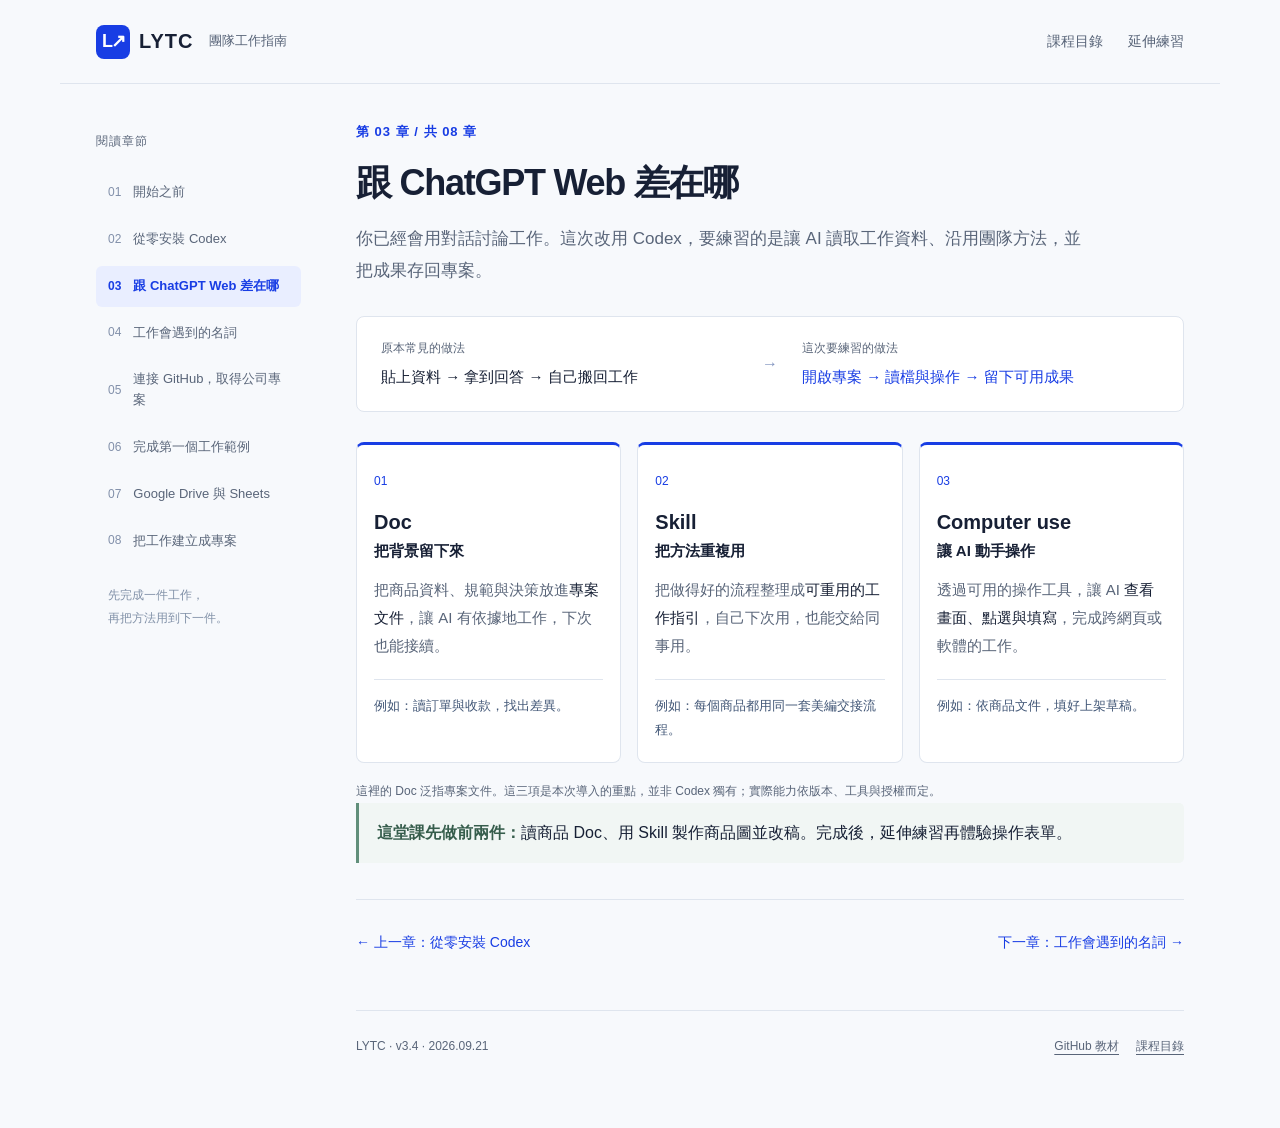
==== commit f433d9c6: "Teach market-informed Codex project setup" ====
--- a/docs/differences.html
+++ b/docs/differences.html
@@ -1,8 +1,8 @@
 <!doctype html>
-<html lang="zh-Hant"><head><meta charset="utf-8"><meta name="viewport" content="width=device-width,initial-scale=1"><meta name="theme-color" content="#183de4"><title>跟 ChatGPT Web 差在哪｜LYTC Codex 團隊指南</title><meta name="description" content="從安裝 Codex、連接 GitHub 到商品製圖、上傳 Google Drive 與修改 Sheets，七個章節帶你開始工作。"><link rel="icon" href="favicon.svg" type="image/svg+xml"><link rel="stylesheet" href="styles.css?v=3.3"><script src="app.js?v=3.3" defer></script></head>
+<html lang="zh-Hant"><head><meta charset="utf-8"><meta name="viewport" content="width=device-width,initial-scale=1"><meta name="theme-color" content="#183de4"><title>跟 ChatGPT Web 差在哪｜LYTC Codex 團隊指南</title><meta name="description" content="從安裝、GitHub 與實作開始，再把市場對照、Doc 與 Skill 整理成可重複的工作專案。"><link rel="icon" href="favicon.svg" type="image/svg+xml"><link rel="stylesheet" href="styles.css?v=3.4"><script src="app.js?v=3.4" defer></script></head>
 <body><a class="skip" href="#main">跳到主要內容</a><header class="site-header"><a class="brand" href="index.html"><span class="logo">L↗</span> LYTC <span class="brand-note">團隊工作指南</span></a><nav aria-label="網站導覽"><a href="index.html">課程目錄</a><a href="extras.html">延伸練習</a></nav></header>
-<div class="course"><aside class="course-sidebar"><details class="chapter-menu" open><summary>閱讀章節 <span aria-hidden="true">⌄</span></summary><nav aria-label="課程章節"><a href="start.html"><span>01</span><span>開始之前</span></a><a href="install.html"><span>02</span><span>從零安裝 Codex</span></a><a href="differences.html" aria-current="page"><span>03</span><span>跟 ChatGPT Web 差在哪</span></a><a href="terms.html"><span>04</span><span>工作會遇到的名詞</span></a><a href="github.html"><span>05</span><span>連接 GitHub，取得公司專案</span></a><a href="example.html"><span>06</span><span>完成第一個工作範例</span></a><a href="google-drive.html"><span>07</span><span>Google Drive 與 Sheets</span></a></nav></details><p>先完成一件工作，<br>再把方法用到下一件。</p></aside>
-<main id="main" class="chapter-main"><div class="chapter-heading"><p class="eyebrow">第 03 章 / 共 07 章</p><h1>跟 ChatGPT Web 差在哪</h1></div><p class="lead">你已經會用對話討論工作。這次改用 Codex，要練習的是讓 AI 讀取工作資料、沿用團隊方法，並把成果存回專案。</p><div class="shift"><p><small>原本常見的做法</small>貼上資料 → 拿到回答 → 自己搬回工作</p><span aria-hidden="true">→</span><p><small>這次要練習的做法</small>開啟專案 → 讀檔與操作 → 留下可用成果</p></div>
+<div class="course"><aside class="course-sidebar"><details class="chapter-menu" open><summary>閱讀章節 <span aria-hidden="true">⌄</span></summary><nav aria-label="課程章節"><a href="start.html"><span>01</span><span>開始之前</span></a><a href="install.html"><span>02</span><span>從零安裝 Codex</span></a><a href="differences.html" aria-current="page"><span>03</span><span>跟 ChatGPT Web 差在哪</span></a><a href="terms.html"><span>04</span><span>工作會遇到的名詞</span></a><a href="github.html"><span>05</span><span>連接 GitHub，取得公司專案</span></a><a href="example.html"><span>06</span><span>完成第一個工作範例</span></a><a href="google-drive.html"><span>07</span><span>Google Drive 與 Sheets</span></a><a href="project-workflow.html"><span>08</span><span>把工作建立成專案</span></a></nav></details><p>先完成一件工作，<br>再把方法用到下一件。</p></aside>
+<main id="main" class="chapter-main"><div class="chapter-heading"><p class="eyebrow">第 03 章 / 共 08 章</p><h1>跟 ChatGPT Web 差在哪</h1></div><p class="lead">你已經會用對話討論工作。這次改用 Codex，要練習的是讓 AI 讀取工作資料、沿用團隊方法，並把成果存回專案。</p><div class="shift"><p><small>原本常見的做法</small>貼上資料 → 拿到回答 → 自己搬回工作</p><span aria-hidden="true">→</span><p><small>這次要練習的做法</small>開啟專案 → 讀檔與操作 → 留下可用成果</p></div>
 <div class="pillars">
 <article><span class="pillar-no">01</span><h2>Doc <span>把背景留下來</span></h2><p>把商品資料、規範與決策放進<strong>專案文件</strong>，讓 AI 有依據地工作，下次也能接續。</p><p class="example">例如：讀訂單與收款，找出差異。</p></article>
 <article><span class="pillar-no">02</span><h2>Skill <span>把方法重複用</span></h2><p>把做得好的流程整理成<strong>可重用的工作指引</strong>，自己下次用，也能交給同事用。</p><p class="example">例如：每個商品都用同一套美編交接流程。</p></article>
@@ -10,4 +10,4 @@
 </div>
 <p class="fine">這裡的 Doc 泛指專案文件。這三項是本次導入的重點，並非 Codex 獨有；實際能力依版本、工具與授權而定。</p>
 <p class="success"><strong>這堂課先做前兩件：</strong>讀商品 Doc、用 Skill 製作商品圖並改稿。完成後，延伸練習再體驗操作表單。</p><nav class="chapter-pager" aria-label="章節翻頁"><a href="install.html">← 上一章：從零安裝 Codex</a><a href="terms.html">下一章：工作會遇到的名詞 →</a></nav>
-<footer><span>LYTC · v3.3 · 2026.09.17</span><div><a href="https://github.com/LYTC-develop/codex-team-guide">GitHub 教材</a><a href="index.html">課程目錄</a></div></footer></main></div><div class="toast" role="status" aria-live="polite"></div></body></html>+<footer><span>LYTC · v3.4 · 2026.09.21</span><div><a href="https://github.com/LYTC-develop/codex-team-guide">GitHub 教材</a><a href="index.html">課程目錄</a></div></footer></main></div><div class="toast" role="status" aria-live="polite"></div></body></html>
